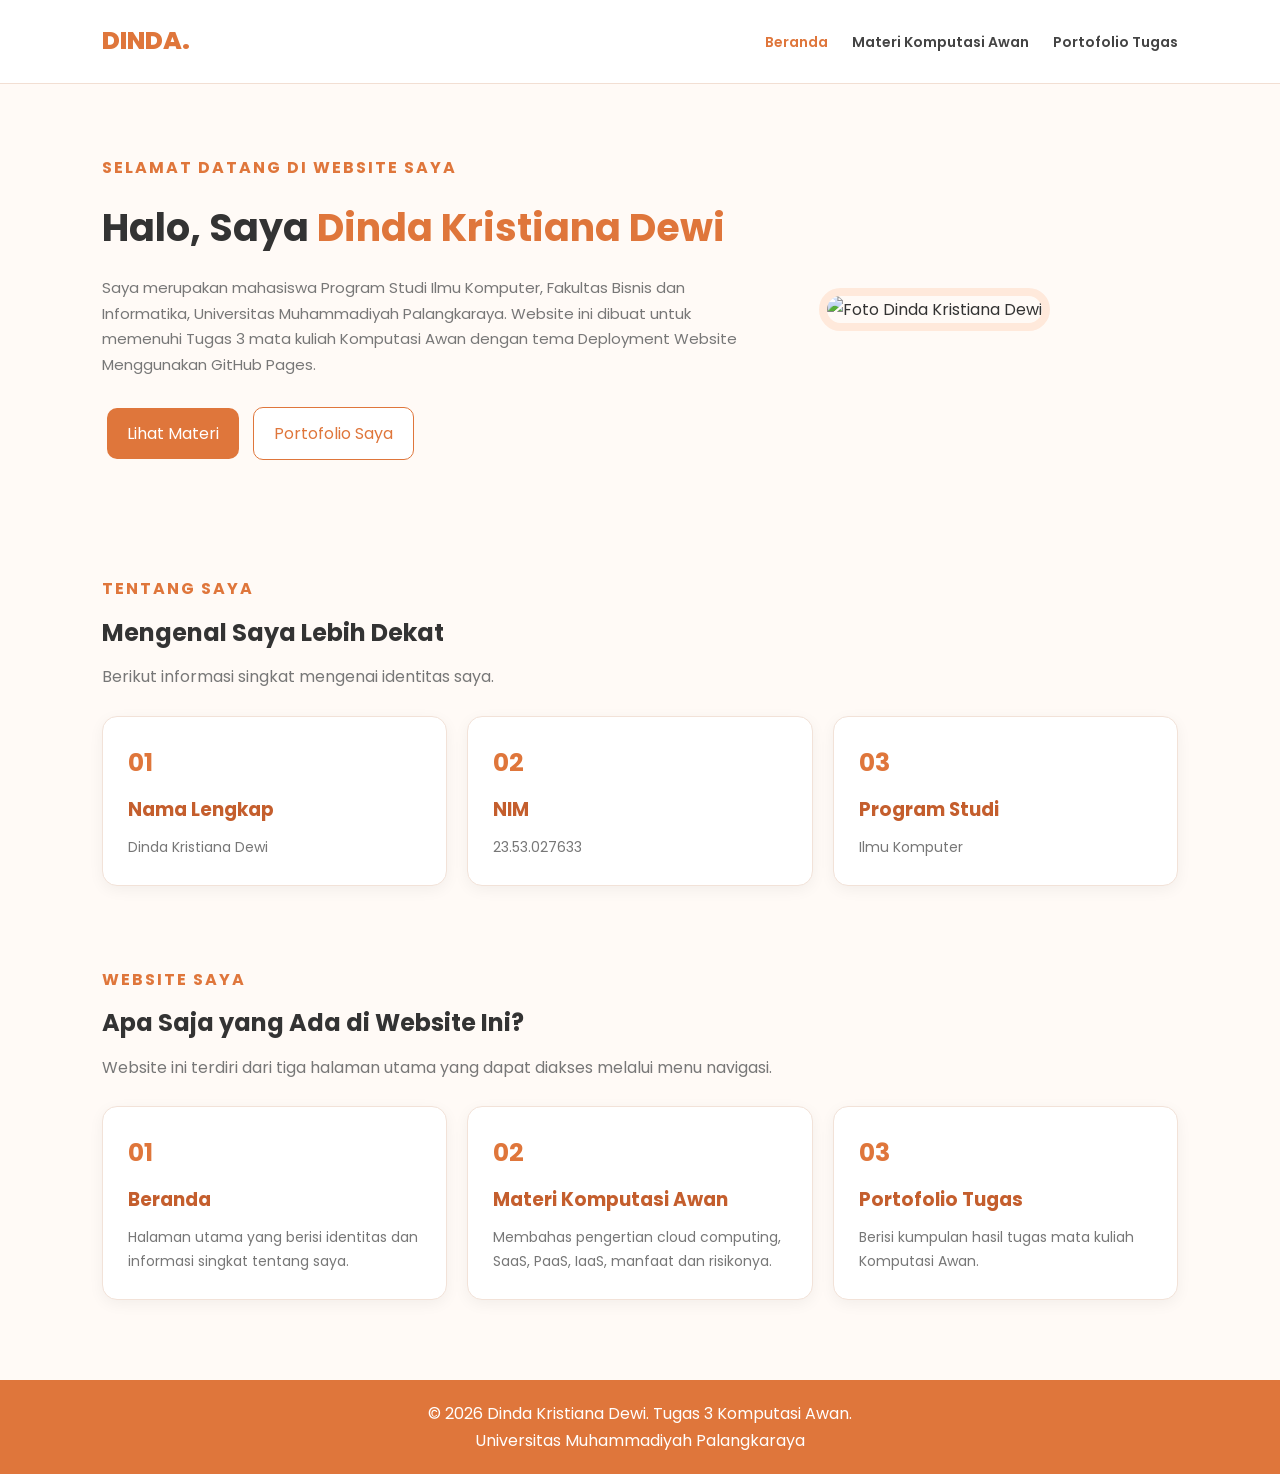
==== index.html @ a3558a3c "Add files via upload VERSI 1" ====
<!DOCTYPE html>
<html lang="id">
<head>
    <meta charset="UTF-8">
    <meta name="viewport" content="width=device-width, initial-scale=1.0">

    <title>Beranda | Dinda Kristiana Dewi</title>

    <!-- Menghubungkan CSS -->
    <link rel="stylesheet" href="Aset/Css/style.css">
</head>

<body>

    <!-- BAGIAN HEADER -->
    <header>
        <a href="index.html" class="brand">DINDA.</a>

        <nav>
            <a href="index.html" class="active">Beranda</a>
            <a href="materi.html">Materi Komputasi Awan</a>
            <a href="portofolio.html">Portofolio Tugas</a>
        </nav>
    </header>


    <!-- BAGIAN BERANDA -->
    <section class="hero">
        <div class="hero-grid">

            <div class="hero-text">

                <p class="eyebrow">
                    SELAMAT DATANG DI WEBSITE SAYA
                </p>

                <h1>
                    Halo, Saya
                    <span>Dinda Kristiana Dewi</span>
                </h1>

                <p class="lead">
                    Saya merupakan mahasiswa Program Studi
                    Ilmu Komputer, Fakultas Bisnis dan Informatika,
                    Universitas Muhammadiyah Palangkaraya.

                    Website ini dibuat untuk memenuhi Tugas 3
                    mata kuliah Komputasi Awan dengan tema
                    Deployment Website Menggunakan GitHub Pages.
                </p>

                <div class="actions">
                    <a href="materi.html" class="btn">
                        Lihat Materi
                    </a>

                    <a href="portofolio.html" class="btn btn-outline">
                        Portofolio Saya
                    </a>
                </div>

            </div>


            <!-- FOTO PROFIL -->
            <div class="profile-wrap">
                <img src="Aset/image/Dinda.jpeg"
                     alt="Foto Dinda Kristiana Dewi">
            </div>

        </div>
    </section>


    <!-- BAGIAN TENTANG SAYA -->
    <section class="section">

        <p class="eyebrow">TENTANG SAYA</p>

        <h2 class="section-title">
            Mengenal Saya Lebih Dekat
        </h2>

        <p class="section-desc">
            Berikut informasi singkat mengenai identitas saya.
        </p>

        <div class="cards">

            <div class="card">
                <div class="number">01</div>
                <h3>Nama Lengkap</h3>
                <p>Dinda Kristiana Dewi</p>
            </div>

            <div class="card">
                <div class="number">02</div>
                <h3>NIM</h3>
                <p>23.53.027633</p>
            </div>

            <div class="card">
                <div class="number">03</div>
                <h3>Program Studi</h3>
                <p>Ilmu Komputer</p>
            </div>

        </div>

    </section>


    <!-- BAGIAN INFORMASI WEBSITE -->
    <section class="section">

        <p class="eyebrow">WEBSITE SAYA</p>

        <h2 class="section-title">
            Apa Saja yang Ada di Website Ini?
        </h2>

        <p class="section-desc">
            Website ini terdiri dari tiga halaman utama
            yang dapat diakses melalui menu navigasi.
        </p>

        <div class="cards">

            <div class="card">
                <div class="number">01</div>
                <h3>Beranda</h3>
                <p>
                    Halaman utama yang berisi identitas
                    dan informasi singkat tentang saya.
                </p>
            </div>

            <div class="card">
                <div class="number">02</div>
                <h3>Materi Komputasi Awan</h3>
                <p>
                    Membahas pengertian cloud computing,
                    SaaS, PaaS, IaaS, manfaat dan risikonya.
                </p>
            </div>

            <div class="card">
                <div class="number">03</div>
                <h3>Portofolio Tugas</h3>
                <p>
                    Berisi kumpulan hasil tugas mata kuliah
                    Komputasi Awan.
                </p>
            </div>

        </div>

    </section>


    <!-- BAGIAN FOOTER -->
    <footer>
        <p>
            © 2026 Dinda Kristiana Dewi.
            Tugas 3 Komputasi Awan.
        </p>

        <p>
            Universitas Muhammadiyah Palangkaraya
        </p>
    </footer>

</body>
</html>
---- Aset/Css/style.css ----
@import url('https://fonts.googleapis.com/css2?family=Poppins:wght@400;500;600;700;800&display=swap');

* {
    margin: 0;
    padding: 0;
    box-sizing: border-box;
}

body {
    font-family: 'Poppins', sans-serif;
    background: #fffaf6;
    color: #333;
    line-height: 1.7;
}

/* HEADER */
header {
    background: white;
    padding: 20px 8%;
    display: flex;
    justify-content: space-between;
    align-items: center;
    border-bottom: 1px solid #f2dfd3;
}

.brand {
    color: #df763b;
    font-size: 25px;
    font-weight: 800;
    text-decoration: none;
}

nav a {
    text-decoration: none;
    color: #444;
    margin-left: 20px;
    font-size: 14px;
    font-weight: 600;
}

nav a:hover,
nav a.active {
    color: #df763b;
}

/* BERANDA */
.hero {
    padding: 70px 8%;
}

.hero-grid {
    display: grid;
    grid-template-columns: 1.3fr 0.7fr;
    align-items: center;
    gap: 50px;
}

.eyebrow {
    color: #df763b;
    font-weight: bold;
    letter-spacing: 2px;
}

h1 {
    font-size: 38px;
    margin: 15px 0;
}

h1 span {
    color: #df763b;
}

.lead {
    color: #777;
    font-size: 15px;
}

.profile-wrap img {
    width: 100%;
    max-width: 330px;
    height: 350px;
    object-fit: cover;
    border-radius: 25px;
    border: 8px solid #ffe9db;
}

/* TOMBOL */
.actions {
    margin-top: 25px;
}

.btn {
    display: inline-block;
    padding: 12px 20px;
    background: #df763b;
    color: white;
    text-decoration: none;
    border-radius: 10px;
    margin: 5px;
}

.btn:hover {
    background: #c45e2d;
}

.btn-outline {
    background: white;
    color: #df763b;
    border: 1px solid #df763b;
}

/* BAGIAN KONTEN */
.section,
.container {
    padding: 40px 8%;
}

.section-title {
    margin: 10px 0;
}

.section-desc {
    color: #777;
    margin-bottom: 25px;
}

/* KARTU */
.cards {
    display: grid;
    grid-template-columns: repeat(3, 1fr);
    gap: 20px;
}

.card {
    background: white;
    padding: 25px;
    border-radius: 15px;
    box-shadow: 0 4px 15px #0000000d;
    border: 1px solid #f2e2d8;
}

.card h3 {
    color: #c45e2d;
    margin: 10px 0;
}

.card p {
    color: #777;
    font-size: 14px;
}

.number {
    color: #df763b;
    font-size: 25px;
    font-weight: bold;
}

/* JUDUL HALAMAN */
.page-head {
    background: #ffeadc;
    padding: 45px 8%;
}

.page-head h1 {
    color: #c45e2d;
}

/* KOTAK MATERI */
.content-box {
    background: white;
    padding: 25px;
    margin-bottom: 20px;
    border-radius: 15px;
    border-left: 5px solid #df763b;
}

.content-box h2 {
    color: #c45e2d;
    margin-bottom: 10px;
}

/* FOOTER */
footer {
    background: #df763b;
    color: white;
    text-align: center;
    padding: 20px;
    margin-top: 40px;
}

/* TAMPILAN HP */
@media (max-width: 768px) {
    header {
        flex-direction: column;
        gap: 15px;
    }

    nav a {
        margin: 5px;
        font-size: 12px;
    }

    .hero-grid {
        grid-template-columns: 1fr;
        text-align: center;
    }

    .cards {
        grid-template-columns: 1fr;
    }

    h1 {
        font-size: 29px;
    }

    .profile-wrap img {
        max-width: 280px;
    }
}
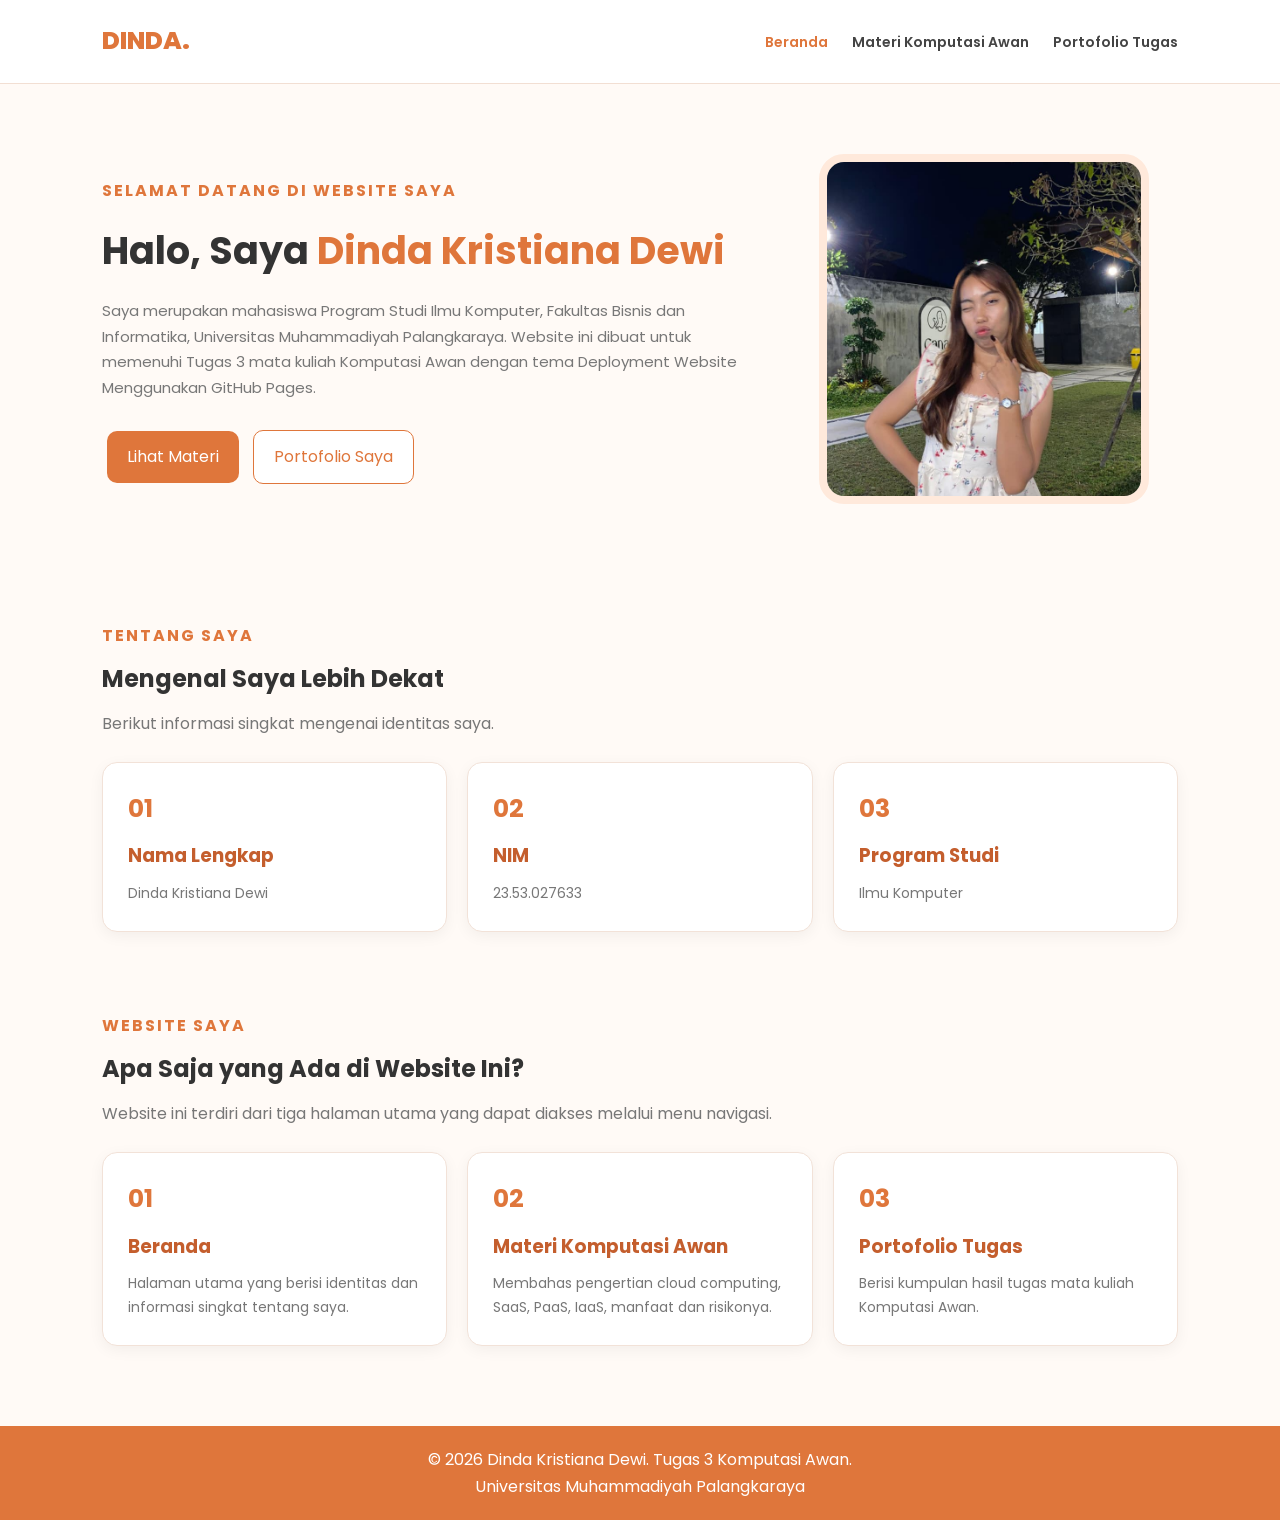
==== commit 0dc2a2f3: "Add files via upload 2" ====
--- a/index.html
+++ b/index.html
@@ -65,9 +65,9 @@
 
             <!-- FOTO PROFIL -->
             <div class="profile-wrap">
-                <img src="Aset/image/Dinda.jpeg"
-                     alt="Foto Dinda Kristiana Dewi">
-            </div>
+    <img src="./Aset/Image/Dinda.jpeg"
+         alt="Foto Dinda Kristiana Dewi">
+</div>
 
         </div>
     </section>
